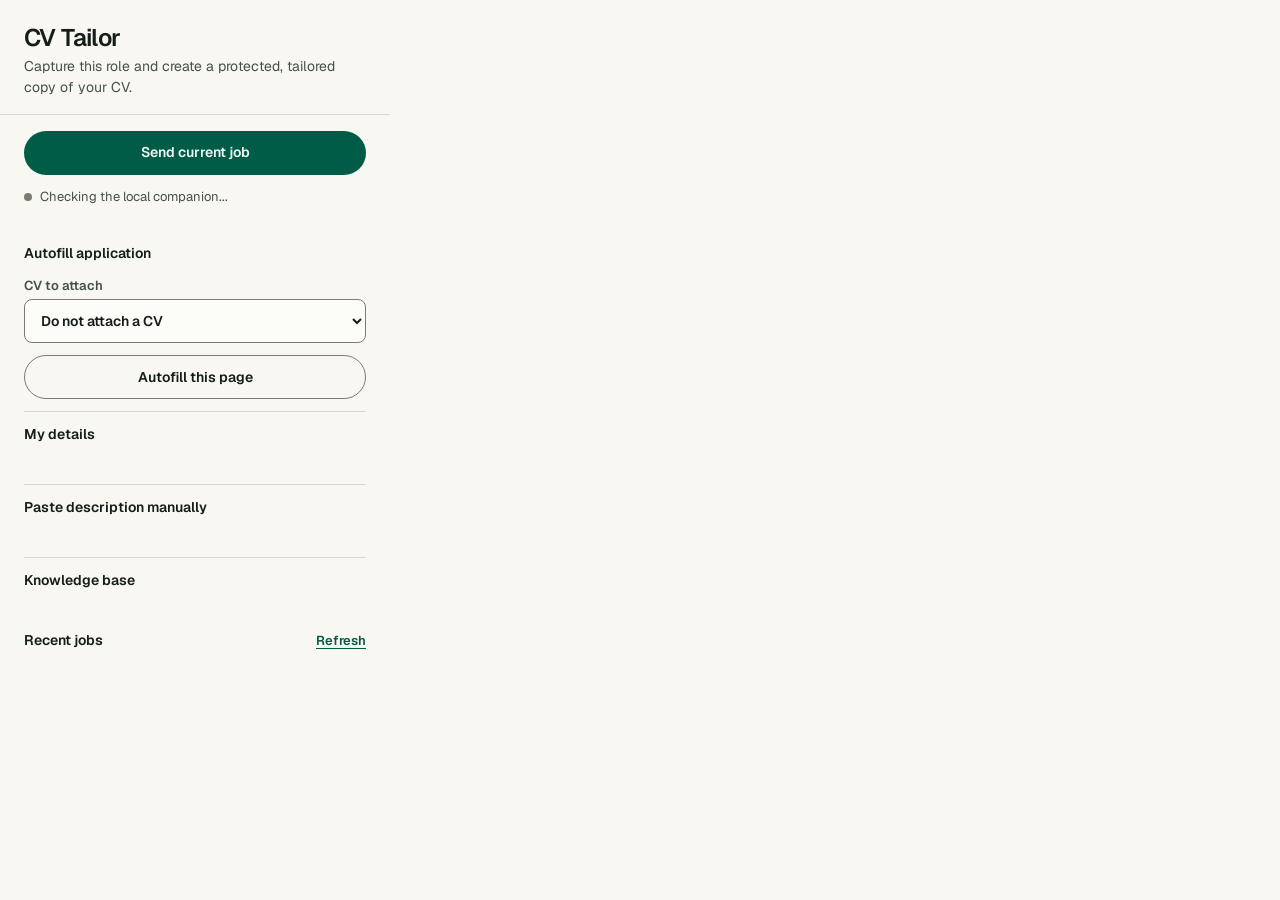
==== extension/popup.html @ 57cfa1ab "Initial public release candidate Companion, browser extension, agent prompts and tests, with no pers" ====
<!doctype html>
<html lang="en">
  <head>
    <meta charset="utf-8">
    <meta name="viewport" content="width=device-width, initial-scale=1">
    <title>CV Tailor</title>
    <link rel="stylesheet" href="popup.css">
  </head>
  <body>
    <header>
      <h1>CV Tailor</h1>
      <p class="lede">Capture this role and create a protected, tailored copy of your CV.</p>
    </header>

    <main>
      <button id="send-job" class="primary" type="button">Send current job</button>
      <p id="status" class="status" role="status">Checking the local companion...</p>

      <section class="autofill" aria-labelledby="autofill-heading">
        <h2 id="autofill-heading">Autofill application</h2>
        <label>
          CV to attach
          <select id="autofill-cv"><option value="">Do not attach a CV</option></select>
        </label>
        <button id="autofill" class="secondary" type="button">Autofill this page</button>
        <pre id="autofill-result" class="autofill-result"></pre>
        <details id="profile-panel">
          <summary>My details</summary>
          <div id="profile-form"></div>
          <button id="profile-save" class="secondary" type="button">Save details</button>
        </details>
      </section>

      <details id="manual-panel">
        <summary>Paste description manually</summary>
        <label>
          Job title
          <input id="manual-title" type="text" maxlength="500">
        </label>
        <label>
          Company
          <input id="manual-company" type="text" maxlength="500">
        </label>
        <label>
          Complete job description
          <textarea id="manual-description" rows="9" maxlength="200000"></textarea>
        </label>
        <button id="send-manual" class="secondary" type="button">Submit pasted description</button>
        <p id="manual-result" class="manual-result" role="alert"></p>
      </details>

      <details id="knowledge-panel">
        <summary>Knowledge base</summary>
        <input id="knowledge-search" type="search" placeholder="Search saved answers, notes and CV evidence">
        <p id="applications-summary" class="job-meta"></p>
        <p id="knowledge-status" class="job-meta"></p>
        <div id="knowledge-list" class="job-list"></div>
        <label>
          Add or correct a fact
          <textarea id="knowledge-note" rows="3" maxlength="4000"></textarea>
        </label>
        <button id="knowledge-add" class="secondary" type="button">Save fact</button>
        <button id="knowledge-import-cvs" class="secondary" type="button">Re-scan workspace CVs</button>
        <label>
          Import chat export (.json, .txt, .md)
          <input id="knowledge-import-chat" type="file" accept=".json,.txt,.md">
        </label>
      </details>

      <section class="jobs" aria-labelledby="jobs-heading">
        <div class="section-heading">
          <h2 id="jobs-heading">Recent jobs</h2>
          <button id="refresh" class="text-button" type="button">Refresh</button>
        </div>
        <div id="job-list" class="job-list"></div>
      </section>
    </main>

    <script src="popup.js"></script>
    <script src="autofill.js"></script>
  </body>
</html>
---- extension/popup.css ----
/* Hallmark · genre: modern-minimal · macrostructure: single-column utility panel · designed-as-app · contrast: pass (40-41) */

/* Geist (SIL Open Font License, see fonts/OFL.txt), bundled so the popup stays fully offline. */
@font-face {
  font-family: "Geist";
  font-style: normal;
  font-weight: 400 600;
  font-display: swap;
  src: url("fonts/Geist-latin-ext.woff2") format("woff2");
  unicode-range: U+0100-02BA, U+02BD-02C5, U+02C7-02CC, U+02CE-02D7, U+02DD-02FF, U+0304, U+0308, U+0329, U+1D00-1DBF, U+1E00-1E9F, U+1EF2-1EFF, U+2020, U+20A0-20AB, U+20AD-20C0, U+2113, U+2C60-2C7F, U+A720-A7FF;
}

@font-face {
  font-family: "Geist";
  font-style: normal;
  font-weight: 400 600;
  font-display: swap;
  src: url("fonts/Geist-latin.woff2") format("woff2");
  unicode-range: U+0000-00FF, U+0131, U+0152-0153, U+02BB-02BC, U+02C6, U+02DA, U+02DC, U+0304, U+0308, U+0329, U+2000-206F, U+20AC, U+2122, U+2191, U+2193, U+2212, U+2215, U+FEFF, U+FFFD;
}

:root {
  color-scheme: light;

  --color-paper: oklch(97.5% 0.008 95);
  --color-surface: oklch(99% 0.004 95);
  --color-ink: oklch(22% 0.015 165);
  --color-ink-2: oklch(42% 0.015 165);
  --color-rule: oklch(88% 0.01 95);
  --color-control: oklch(58% 0.015 95);
  --color-accent: oklch(42% 0.085 170);
  --color-accent-hover: oklch(35% 0.08 170);
  --color-accent-ink: oklch(97% 0.01 170);
  --color-focus: oklch(42% 0.085 170);
  --color-error: oklch(46% 0.15 28);
  --color-error-bg: oklch(95% 0.03 28);
  --color-warn: oklch(46% 0.1 70);
  --color-warn-bg: oklch(95% 0.04 75);
  --color-success: oklch(40% 0.085 170);
  --color-success-bg: oklch(94.5% 0.03 170);
  --color-neutral-bg: oklch(93% 0.008 95);

  --font-body: "Geist", ui-sans-serif, "Segoe UI", sans-serif;

  --space-3xs: 0.25rem;
  --space-2xs: 0.5rem;
  --space-xs: 0.75rem;
  --space-sm: 1rem;
  --space-md: 1.5rem;
  --space-lg: 2rem;

  --text-xs: 0.75rem;
  --text-sm: 0.8125rem;
  --text-md: 0.875rem;
  --text-xl: 1.5rem;

  --radius-control: 0.5rem;
  --radius-card: 0.5rem;
  --radius-pill: 999px;
  --hit: 2.75rem;

  --ease-out: cubic-bezier(0.16, 1, 0.3, 1);
  --dur-short: 150ms;
}

* {
  box-sizing: border-box;
}

body {
  width: 390px;
  min-height: 460px;
  margin: 0;
  color: var(--color-ink);
  background: var(--color-paper);
  font-family: var(--font-body);
  font-size: var(--text-md);
  line-height: 1.5;
}

header {
  padding: var(--space-md) var(--space-md) var(--space-sm);
  border-bottom: 1px solid var(--color-rule);
}

h1,
h2,
p {
  margin-top: 0;
}

h1 {
  margin-bottom: var(--space-3xs);
  font-size: var(--text-xl);
  font-weight: 600;
  letter-spacing: -0.025em;
  line-height: 1.15;
  font-style: normal;
}

h2 {
  margin-bottom: var(--space-2xs);
  font-size: var(--text-md);
  font-weight: 600;
  font-style: normal;
}

.lede {
  margin-bottom: 0;
  color: var(--color-ink-2);
}

main {
  padding: var(--space-sm) var(--space-md) var(--space-md);
}

/* Buttons: default, hover, focus-visible, active, disabled, loading */
button,
input,
select,
textarea {
  font: inherit;
}

button {
  cursor: pointer;
}

.primary,
.secondary {
  display: inline-flex;
  align-items: center;
  justify-content: center;
  gap: var(--space-2xs);
  width: 100%;
  min-height: var(--hit);
  border: 1px solid transparent;
  border-radius: var(--radius-pill);
  padding: 0 var(--space-sm);
  font-weight: 600;
  white-space: nowrap;
  transition:
    background-color var(--dur-short) var(--ease-out),
    transform var(--dur-short) var(--ease-out);
}

.primary {
  color: var(--color-accent-ink);
  background: var(--color-accent);
}

.secondary {
  color: var(--color-ink);
  background: transparent;
  border-color: var(--color-control);
}

@media (hover: hover) {
  .primary:hover:not(:disabled) {
    background: var(--color-accent-hover);
  }

  .secondary:hover:not(:disabled) {
    background: var(--color-surface);
  }
}

.primary:active:not(:disabled),
.secondary:active:not(:disabled) {
  transform: translateY(1px);
}

:focus-visible {
  outline: 2px solid var(--color-focus);
  outline-offset: 2px;
}

button:disabled {
  cursor: not-allowed;
  opacity: 0.5;
}

button[aria-busy="true"] {
  cursor: progress;
  opacity: 0.8;
}

button[aria-busy="true"]::after {
  content: "";
  flex: none;
  width: 0.875rem;
  height: 0.875rem;
  border: 2px solid currentColor;
  border-right-color: transparent;
  border-radius: 50%;
  animation: spin 700ms linear infinite;
}

@keyframes spin {
  to {
    transform: rotate(360deg);
  }
}

@media (prefers-reduced-motion: reduce) {
  button[aria-busy="true"]::after {
    animation: none;
    border-style: dotted;
  }

  .primary,
  .secondary {
    transition: none;
  }
}

.text-button {
  position: relative;
  border: 0;
  padding: 0;
  color: var(--color-accent);
  background: transparent;
  font-size: var(--text-sm);
  font-weight: 600;
  text-decoration: underline;
  text-underline-offset: 0.2em;
}

/* Expands the touch target to 44px without changing the visual size. */
.text-button::before {
  content: "";
  position: absolute;
  inset: -0.75rem -0.5rem;
}

/* Status line */
.status {
  min-height: 2.5rem;
  margin: var(--space-xs) 0 var(--space-sm);
  color: var(--color-ink-2);
  font-size: var(--text-sm);
}

.status::before {
  content: "";
  display: inline-block;
  width: 0.5rem;
  height: 0.5rem;
  margin-right: var(--space-2xs);
  border-radius: 50%;
  background: var(--color-control);
  vertical-align: baseline;
}

.status.error {
  color: var(--color-error);
}

.status.error::before {
  background: var(--color-error);
}

.status.success {
  color: var(--color-success);
}

.status.success::before {
  background: var(--color-success);
}

/* Disclosure panels */
details {
  margin: 0 0 var(--space-sm);
  border-top: 1px solid var(--color-rule);
  padding-bottom: var(--space-xs);
}

summary {
  display: flex;
  align-items: center;
  min-height: var(--hit);
  cursor: pointer;
  font-weight: 600;
}

details .secondary,
details .primary {
  margin-top: var(--space-xs);
}

/* Form controls */
label {
  display: block;
  margin-top: var(--space-xs);
  color: var(--color-ink-2);
  font-size: var(--text-sm);
  font-weight: 600;
}

input,
select,
textarea {
  display: block;
  width: 100%;
  min-height: var(--hit);
  margin-top: var(--space-3xs);
  border: 1px solid var(--color-control);
  border-radius: var(--radius-control);
  padding: 0 var(--space-xs);
  color: var(--color-ink);
  background: var(--color-surface);
  font-size: var(--text-md);
}

input[type="file"] {
  padding: var(--space-2xs) var(--space-xs);
}

textarea {
  padding: var(--space-xs);
  resize: vertical;
}

[aria-invalid="true"] {
  border-color: var(--color-error);
}

/* Lists and cards */
.section-heading {
  display: flex;
  align-items: baseline;
  justify-content: space-between;
}

.job-list {
  display: grid;
  gap: var(--space-2xs);
}

.job-card,
.knowledge-item {
  border: 1px solid var(--color-rule);
  border-radius: var(--radius-card);
  padding: var(--space-xs);
  background: var(--color-surface);
}

.job-title {
  margin: 0 0 var(--space-2xs);
  font-weight: 600;
  line-height: 1.3;
}

.job-message,
.job-meta {
  margin: var(--space-2xs) 0 0;
  color: var(--color-ink-2);
  font-size: var(--text-sm);
}

.badge {
  display: inline-flex;
  align-items: center;
  gap: var(--space-2xs);
  margin: 0;
  border-radius: var(--radius-pill);
  padding: 0 var(--space-xs);
  color: var(--color-ink-2);
  background: var(--color-neutral-bg);
  font-size: var(--text-xs);
  font-weight: 600;
  line-height: 1.5rem;
  text-transform: capitalize;
}

.badge::before {
  content: "";
  width: 0.375rem;
  height: 0.375rem;
  border-radius: 50%;
  background: currentColor;
}

.badge.state-completed {
  color: var(--color-success);
  background: var(--color-success-bg);
}

.badge.state-completed_with_warning,
.badge.state-paused,
.badge.state-needs_confirmation,
.badge.state-needs_clarification {
  color: var(--color-warn);
  background: var(--color-warn-bg);
}

.badge.state-failed {
  color: var(--color-error);
  background: var(--color-error-bg);
}

.questions {
  margin: var(--space-xs) 0;
  padding-left: var(--space-md);
  color: var(--color-ink);
  font-size: var(--text-sm);
}

.answer-box {
  min-height: 6rem;
}

.empty {
  color: var(--color-ink-2);
  font-size: var(--text-sm);
}

#knowledge-list {
  max-height: 14rem;
  overflow-y: auto;
  margin: var(--space-2xs) 0;
}

.knowledge-text {
  margin: 0 0 var(--space-3xs);
  font-size: var(--text-sm);
  white-space: pre-wrap;
}

.action-row {
  display: flex;
  flex-wrap: wrap;
  gap: var(--space-2xs);
  margin: var(--space-xs) 0 var(--space-2xs);
}

.action-row .secondary {
  width: auto;
  flex: 1 1 auto;
  margin: 0;
}

.job-card select {
  margin-top: var(--space-2xs);
}

.autofill {
  margin: var(--space-sm) 0;
}

.autofill .secondary {
  margin-top: var(--space-xs);
}

.autofill-result {
  margin: var(--space-xs) 0 0;
  color: var(--color-ink-2);
  font: inherit;
  font-size: var(--text-sm);
  white-space: pre-wrap;
}

select {
  text-overflow: ellipsis;
}

.answer-box + .secondary {
  margin-top: var(--space-2xs);
}

.manual-result {
  margin: var(--space-xs) 0 0;
  color: var(--color-error);
  font-size: var(--text-sm);
}

.manual-result:empty {
  display: none;
}
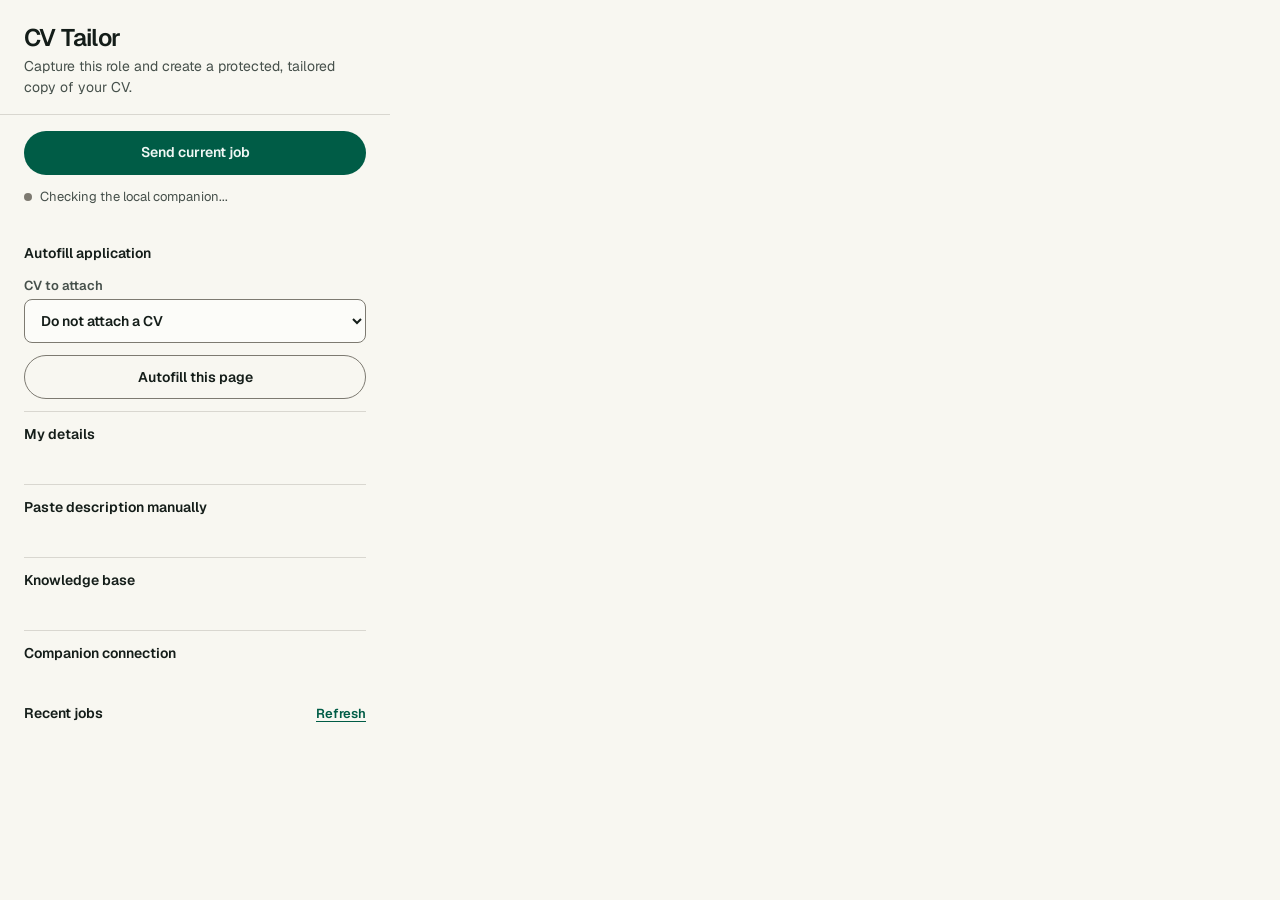
==== commit f38cff6b: "Let the extension connect to a companion on any loopback port The workspace config has a `port` opti" ====
--- a/extension/popup.html
+++ b/extension/popup.html
@@ -67,6 +67,18 @@
         </label>
       </details>
 
+      <details id="connection-panel">
+        <summary>Companion connection</summary>
+        <label>
+          Port
+          <input id="companion-port" type="text" inputmode="numeric" pattern="[0-9]*" maxlength="5"
+                 aria-describedby="companion-port-hint">
+        </label>
+        <p id="companion-port-hint" class="job-meta">Must match <code>port</code> in your workspace's cv-tailor.json. The companion always runs on 127.0.0.1.</p>
+        <button id="companion-port-save" class="secondary" type="button">Save port</button>
+        <p id="connection-result" class="job-meta" role="status"></p>
+      </details>
+
       <section class="jobs" aria-labelledby="jobs-heading">
         <div class="section-heading">
           <h2 id="jobs-heading">Recent jobs</h2>
@@ -76,6 +88,7 @@
       </section>
     </main>
 
+    <script src="connection.js"></script>
     <script src="popup.js"></script>
     <script src="autofill.js"></script>
   </body>
